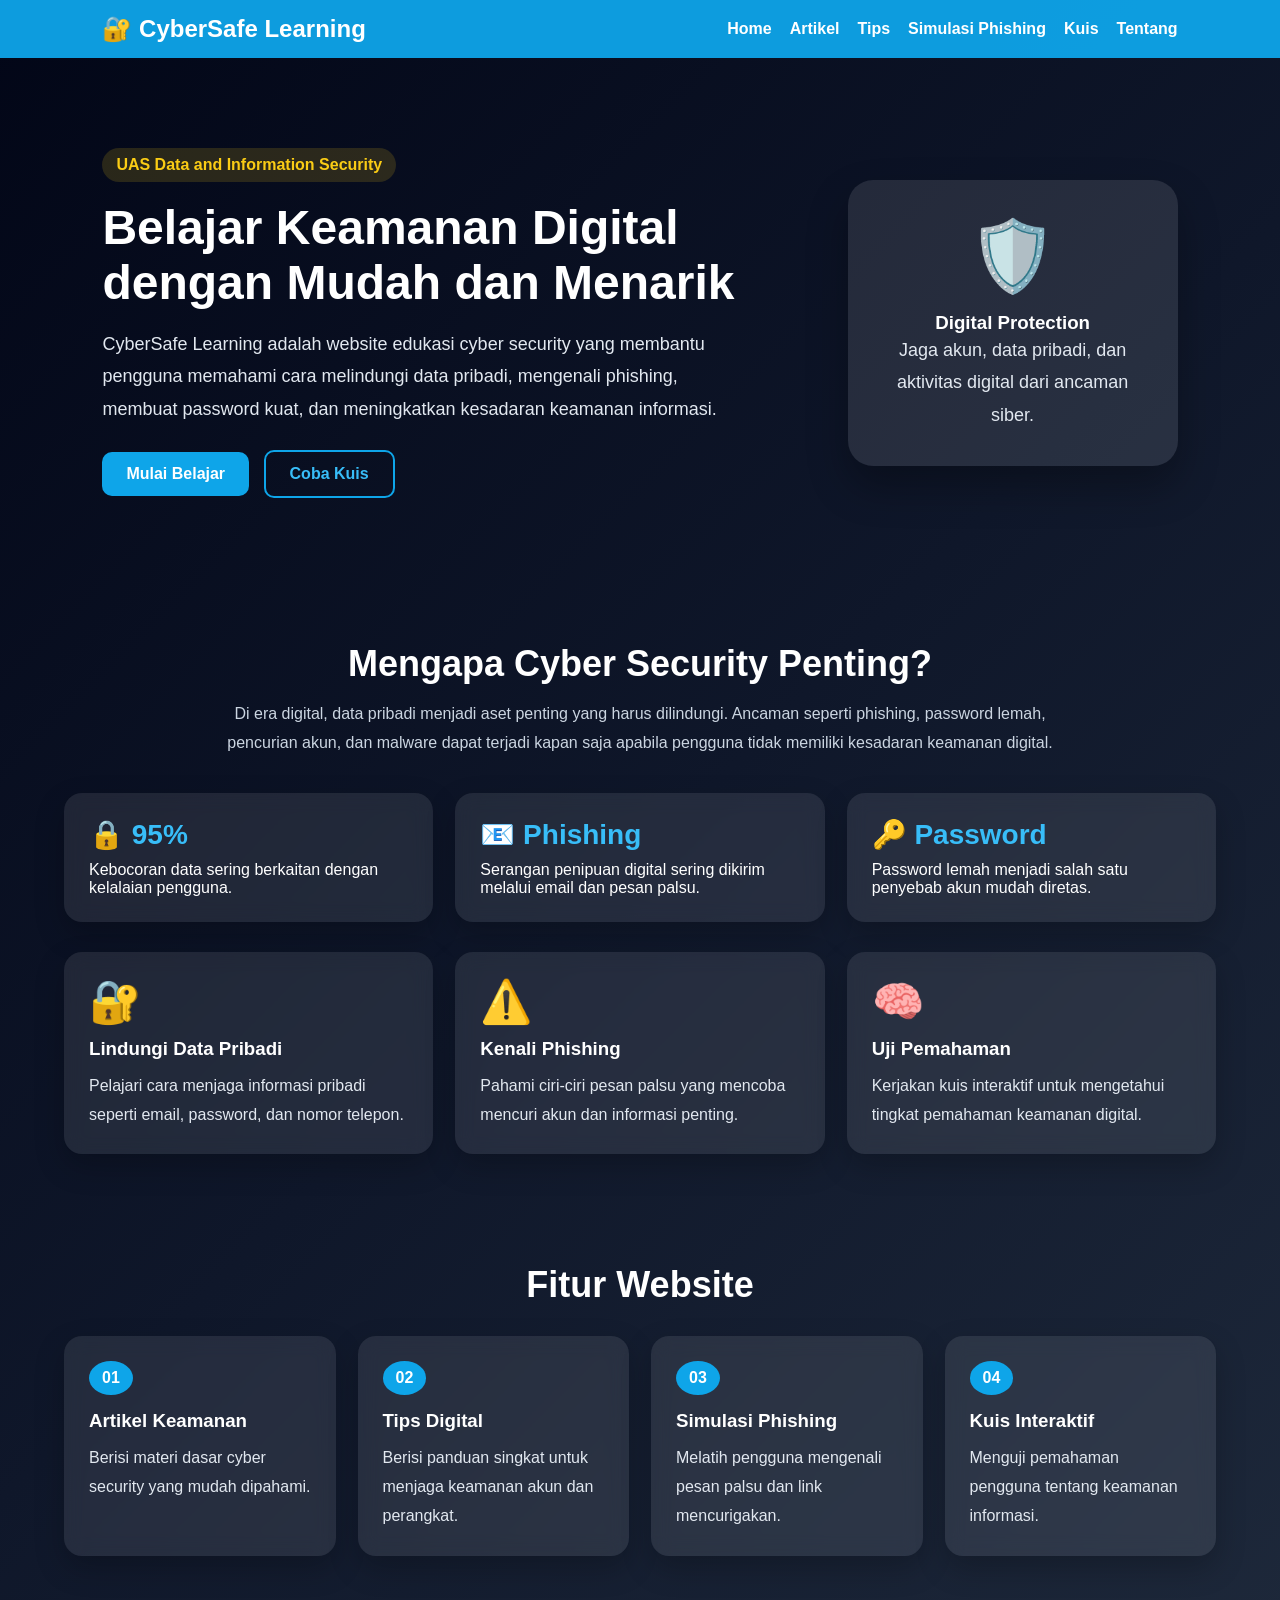
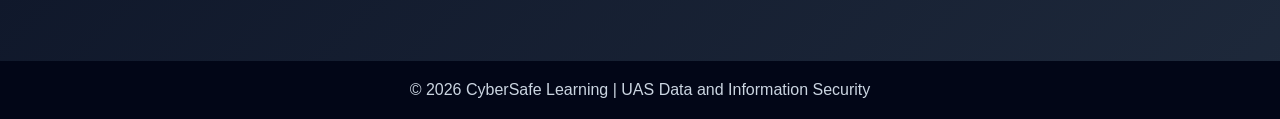
==== index.html @ a2234043 "Upload CyberSafe Learning Website" ====
<!DOCTYPE html>
<html lang="id">
<head>
    <meta charset="UTF-8">
    <meta name="viewport" content="width=device-width, initial-scale=1.0">
    <title>CyberSafe Learning</title>
    <link rel="stylesheet" href="css/style.css">
</head>
<body>

<header>
    <nav class="navbar">
        <h2>🔐 CyberSafe Learning</h2>
        <ul>
            <li><a href="index.html">Home</a></li>
            <li><a href="artikel.html">Artikel</a></li>
            <li><a href="tips.html">Tips</a></li>
            <li><a href="phishing.html">Simulasi Phishing</a></li>
            <li><a href="kuis.html">Kuis</a></li>
            <li><a href="tentang.html">Tentang</a></li>
        </ul>
    </nav>
</header>

<section class="hero premium-hero">
    <div class="hero-text">
        <span class="badge">UAS Data and Information Security</span>
        <h1>Belajar Keamanan Digital dengan Mudah dan Menarik</h1>
        <p>
            CyberSafe Learning adalah website edukasi cyber security yang membantu pengguna
            memahami cara melindungi data pribadi, mengenali phishing, membuat password kuat,
            dan meningkatkan kesadaran keamanan informasi.
        </p>
        <div class="hero-buttons">
            <a href="artikel.html" class="btn">Mulai Belajar</a>
            <a href="kuis.html" class="btn-secondary">Coba Kuis</a>
        </div>
    </div>

    <div class="hero-card">
        <div class="lock-icon">🛡️</div>
        <h3>Digital Protection</h3>
        <p>Jaga akun, data pribadi, dan aktivitas digital dari ancaman siber.</p>
    </div>
</section>

<section class="content">
    <h2 class="section-title">Mengapa Cyber Security Penting?</h2>
    <p class="section-desc">
        Di era digital, data pribadi menjadi aset penting yang harus dilindungi.
        Ancaman seperti phishing, password lemah, pencurian akun, dan malware dapat
        terjadi kapan saja apabila pengguna tidak memiliki kesadaran keamanan digital.
    </p>

    <div class="stats">
        <div class="stat-box">
            <h3>🔒 95%</h3>
            <p>Kebocoran data sering berkaitan dengan kelalaian pengguna.</p>
        </div>
        <div class="stat-box">
            <h3>📧 Phishing</h3>
            <p>Serangan penipuan digital sering dikirim melalui email dan pesan palsu.</p>
        </div>
        <div class="stat-box">
            <h3>🔑 Password</h3>
            <p>Password lemah menjadi salah satu penyebab akun mudah diretas.</p>
        </div>
    </div>

    <div class="cards">
        <div class="card">
            <div class="card-icon">🔐</div>
            <h3>Lindungi Data Pribadi</h3>
            <p>Pelajari cara menjaga informasi pribadi seperti email, password, dan nomor telepon.</p>
        </div>

        <div class="card">
            <div class="card-icon">⚠️</div>
            <h3>Kenali Phishing</h3>
            <p>Pahami ciri-ciri pesan palsu yang mencoba mencuri akun dan informasi penting.</p>
        </div>

        <div class="card">
            <div class="card-icon">🧠</div>
            <h3>Uji Pemahaman</h3>
            <p>Kerjakan kuis interaktif untuk mengetahui tingkat pemahaman keamanan digital.</p>
        </div>
    </div>
</section>

<section class="content steps-section">
    <h2 class="section-title">Fitur Website</h2>

    <div class="steps">
        <div class="step">
            <span>01</span>
            <h3>Artikel Keamanan</h3>
            <p>Berisi materi dasar cyber security yang mudah dipahami.</p>
        </div>
        <div class="step">
            <span>02</span>
            <h3>Tips Digital</h3>
            <p>Berisi panduan singkat untuk menjaga keamanan akun dan perangkat.</p>
        </div>
        <div class="step">
            <span>03</span>
            <h3>Simulasi Phishing</h3>
            <p>Melatih pengguna mengenali pesan palsu dan link mencurigakan.</p>
        </div>
        <div class="step">
            <span>04</span>
            <h3>Kuis Interaktif</h3>
            <p>Menguji pemahaman pengguna tentang keamanan informasi.</p>
        </div>
    </div>
</section>

<footer>
    <p>&copy; 2026 CyberSafe Learning | UAS Data and Information Security</p>
</footer>

</body>
</html>
---- css/style.css ----
* {
    margin: 0;
    padding: 0;
    box-sizing: border-box;
    font-family: Arial, Helvetica, sans-serif;
}

body {
    background: linear-gradient(135deg, #020617, #0f172a, #1e293b);
    color: #ffffff;
    min-height: 100vh;
}

.navbar {
    background: rgba(14, 165, 233, 0.95);
    display: flex;
    justify-content: space-between;
    align-items: center;
    padding: 15px 8%;
    position: sticky;
    top: 0;
    z-index: 100;
}

.navbar h2 {
    color: white;
}

.navbar ul {
    list-style: none;
    display: flex;
    gap: 18px;
}

.navbar ul li a {
    color: white;
    text-decoration: none;
    font-weight: bold;
}

.navbar ul li a:hover {
    color: #facc15;
}

.premium-hero {
    display: flex;
    align-items: center;
    justify-content: space-between;
    padding: 90px 8%;
    gap: 40px;
}

.hero-text {
    max-width: 650px;
}

.badge {
    display: inline-block;
    background: rgba(250, 204, 21, 0.15);
    color: #facc15;
    padding: 8px 14px;
    border-radius: 30px;
    margin-bottom: 18px;
    font-weight: bold;
}

.hero h1 {
    font-size: 48px;
    margin-bottom: 18px;
}

.hero p {
    line-height: 1.8;
    font-size: 18px;
    color: #e2e8f0;
}

.hero-buttons {
    margin-top: 25px;
}

.btn,
.btn-secondary {
    display: inline-block;
    padding: 13px 24px;
    border-radius: 10px;
    text-decoration: none;
    margin-right: 10px;
    font-weight: bold;
}

.btn {
    background: #0ea5e9;
    color: white;
}

.btn-secondary {
    border: 2px solid #0ea5e9;
    color: #38bdf8;
}

.btn:hover {
    background: #0284c7;
}

.btn-secondary:hover {
    background: #0ea5e9;
    color: white;
}

.hero-card {
    background: rgba(255, 255, 255, 0.1);
    padding: 35px;
    border-radius: 25px;
    text-align: center;
    max-width: 330px;
    box-shadow: 0 20px 40px rgba(0,0,0,0.3);
}

.lock-icon {
    font-size: 70px;
    margin-bottom: 15px;
}

.content {
    width: 90%;
    max-width: 1200px;
    margin: auto;
    padding: 55px 0;
}

.section-title {
    text-align: center;
    margin-bottom: 15px;
    font-size: 36px;
}

.section-desc {
    text-align: center;
    max-width: 850px;
    margin: 0 auto 35px;
    color: #cbd5e1;
    line-height: 1.8;
}

.stats,
.cards,
.steps {
    display: grid;
    grid-template-columns: repeat(auto-fit, minmax(260px, 1fr));
    gap: 22px;
    margin-top: 30px;
}

.stat-box,
.card,
.step,
.article,
.quiz-box,
.email-card,
.warning-box,
.about-box {
    background: rgba(255, 255, 255, 0.09);
    backdrop-filter: blur(10px);
    border-radius: 18px;
    padding: 25px;
    box-shadow: 0 12px 30px rgba(0,0,0,0.22);
}

.stat-box h3 {
    font-size: 28px;
    color: #38bdf8;
    margin-bottom: 10px;
}

.card {
    transition: 0.3s;
}

.card:hover,
.step:hover {
    transform: translateY(-6px);
}

.card-icon {
    font-size: 42px;
    margin-bottom: 12px;
}

.card h3,
.step h3,
.article h2 {
    margin-bottom: 12px;
}

.card p,
.step p,
.article p,
.about-box p {
    color: #e2e8f0;
    line-height: 1.8;
}

.step span {
    display: inline-block;
    background: #0ea5e9;
    padding: 8px 13px;
    border-radius: 50%;
    font-weight: bold;
    margin-bottom: 15px;
}

.article {
    margin-bottom: 25px;
}

.article h3,
.about-box h3 {
    margin-top: 18px;
    margin-bottom: 10px;
    color: #38bdf8;
}

.article ul,
.warning-box ul,
.about-box ul {
    margin-left: 22px;
    line-height: 1.9;
    color: #e2e8f0;
}

.security-table {
    width: 100%;
    border-collapse: collapse;
    margin-top: 15px;
    overflow: hidden;
}

.security-table th,
.security-table td {
    padding: 13px;
    border: 1px solid rgba(255,255,255,0.2);
    text-align: left;
}

.security-table th {
    background: #0ea5e9;
}

.email-header {
    display: flex;
    justify-content: space-between;
    align-items: center;
}

.danger-badge {
    background: #ef4444;
    color: white;
    padding: 7px 12px;
    border-radius: 20px;
    font-size: 13px;
}

.email-body {
    margin-top: 18px;
    background: rgba(0,0,0,0.2);
    padding: 18px;
    border-radius: 12px;
}

.fake-link {
    color: #f87171;
    font-weight: bold;
    word-break: break-word;
}

.warning-box {
    margin-top: 22px;
    border-left: 5px solid #facc15;
}

.button-group {
    margin-top: 25px;
    text-align: center;
}

button {
    padding: 13px 22px;
    border: none;
    border-radius: 10px;
    background: #0ea5e9;
    color: white;
    cursor: pointer;
    margin: 6px;
    font-size: 15px;
    font-weight: bold;
}

button:hover {
    background: #0284c7;
}

.result {
    margin-top: 22px;
    font-size: 20px;
    font-weight: bold;
    text-align: center;
}

.question {
    margin-bottom: 20px;
}

.question h3 {
    margin-bottom: 12px;
    color: #38bdf8;
}

.question label {
    line-height: 2;
    cursor: pointer;
}

hr {
    border: 0;
    height: 1px;
    background: rgba(255,255,255,0.2);
    margin: 20px 0;
}

footer {
    margin-top: 50px;
    text-align: center;
    background: #020617;
    padding: 20px;
    color: #cbd5e1;
}

@media (max-width: 768px) {
    .navbar {
        flex-direction: column;
        gap: 15px;
    }

    .navbar ul {
        flex-wrap: wrap;
        justify-content: center;
    }

    .premium-hero {
        flex-direction: column;
        text-align: center;
        padding: 60px 6%;
    }

    .hero h1 {
        font-size: 34px;
    }

    .hero p {
        font-size: 16px;
    }

    .section-title {
        font-size: 28px;
    }
}
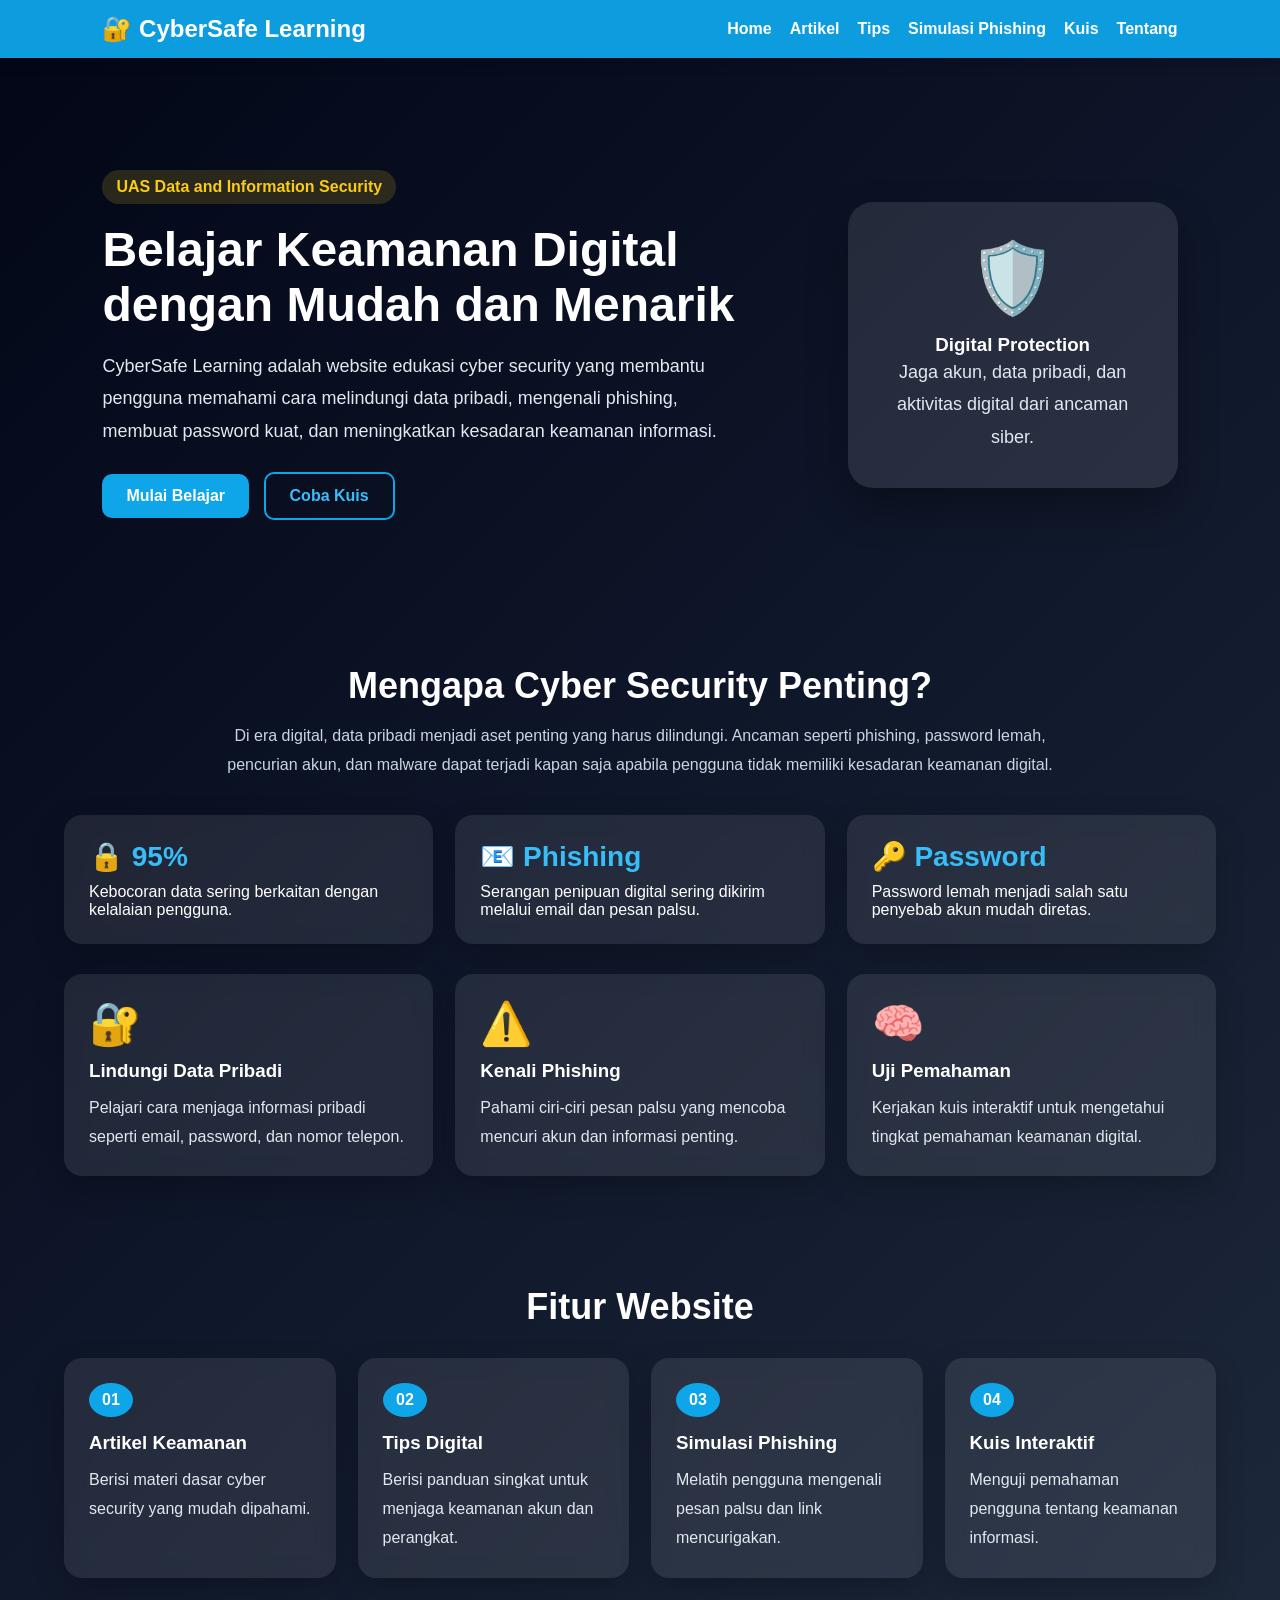
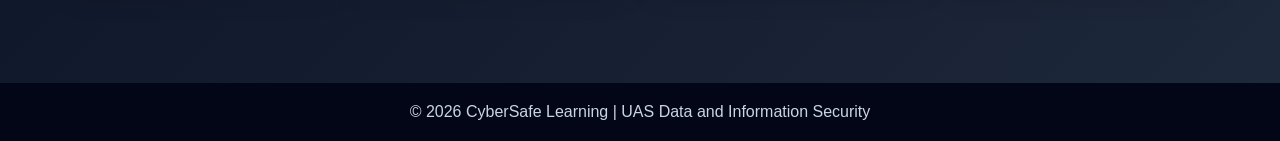
==== commit 1e222543: "Update CyberSafe Learning versi final" ====
--- a/index.html
+++ b/index.html
@@ -10,7 +10,12 @@
 
 <header>
     <nav class="navbar">
-        <h2>🔐 CyberSafe Learning</h2>
+        <h2>
+            <a href="index.html" class="logo">
+                🔐 CyberSafe Learning
+            </a>
+        </h2>
+
         <ul>
             <li><a href="index.html">Home</a></li>
             <li><a href="artikel.html">Artikel</a></li>
--- a/css/style.css
+++ b/css/style.css
@@ -9,6 +9,8 @@
     background: linear-gradient(135deg, #020617, #0f172a, #1e293b);
     color: #ffffff;
     min-height: 100vh;
+
+    padding-top: 80px;
 }
 
 .navbar {
@@ -17,9 +19,15 @@
     justify-content: space-between;
     align-items: center;
     padding: 15px 8%;
-    position: sticky;
+
+    position: fixed;
     top: 0;
-    z-index: 100;
+    left: 0;
+    width: 100%;
+
+    z-index: 1000;
+
+    box-shadow: 0 4px 12px rgba(0,0,0,0.25);
 }
 
 .navbar h2 {
@@ -336,6 +344,36 @@
     color: #cbd5e1;
 }
 
+/* ========================= */
+/* Tombol Sertifikat */
+/* ========================= */
+
+.button-group{
+
+    margin-top:20px;
+
+    display:flex;
+
+    justify-content:center;
+
+    gap:15px;
+
+    flex-wrap:wrap;
+
+}
+
+.restart-btn{
+
+    background:#ef4444;
+
+}
+
+.restart-btn:hover{
+
+    background:#dc2626;
+
+}
+
 @media (max-width: 768px) {
     .navbar {
         flex-direction: column;
@@ -364,4 +402,241 @@
     .section-title {
         font-size: 28px;
     }
+    .button-group{
+
+    flex-direction:column;
+
+    align-items:center;
+
+}
+
+.button-group button{
+
+    width:100%;
+    max-width:300px;
+    margin:5px 0;
+
+}
+}
+
+.logo{
+    text-decoration:none;
+    color:white;
+    transition:0.3s;
+}
+
+.logo:hover{
+    color:#00d4ff;
+}
+
+/* ===== REFERENSI ARTIKEL ===== */
+
+.reference-box{
+    margin-top:40px;
+    padding:25px;
+    background:rgba(255,255,255,0.08);
+    border-left:5px solid #0ea5e9;
+    border-radius:15px;
+}
+
+.reference-box h3{
+    color:#38bdf8;
+    margin-bottom:15px;
+}
+
+.reference-box p{
+    margin-bottom:15px;
+    line-height:1.8;
+}
+
+.reference-box ul{
+    margin-left:20px;
+}
+
+.reference-box li{
+    margin-bottom:12px;
+}
+
+.reference-box a{
+    color:#7dd3fc;
+    text-decoration:none;
+    transition:.3s;
+}
+
+.reference-box a:hover{
+    color:#facc15;
+    text-decoration:underline;
+}
+
+/* ========================= */
+/* QUIZ PREMIUM */
+/* ========================= */
+
+.quiz-start{
+    margin:30px 0;
+    text-align:center;
+}
+
+.quiz-start label{
+    display:block;
+    font-size:20px;
+    margin-bottom:10px;
+    font-weight:bold;
+}
+
+.quiz-start input{
+    width:350px;
+    max-width:90%;
+    padding:12px;
+    border:none;
+    border-radius:10px;
+    margin-bottom:15px;
+    font-size:16px;
+}
+
+.progress-container{
+
+    width:100%;
+    height:22px;
+
+    background:#334155;
+
+    border-radius:20px;
+
+    overflow:hidden;
+
+    margin:25px 0;
+
+}
+
+.progress-bar{
+
+    width:0%;
+
+    height:100%;
+
+    background:linear-gradient(90deg,#0ea5e9,#22c55e);
+
+    transition:.5s;
+
+}
+
+.progress-text{
+
+    text-align:center;
+
+    margin-bottom:25px;
+
+    font-weight:bold;
+
+}
+
+textarea{
+
+    width:100%;
+
+    padding:15px;
+
+    border-radius:10px;
+
+    border:none;
+
+    resize:vertical;
+
+    margin-top:12px;
+
+    min-height:120px;
+
+    font-size:15px;
+
+}
+
+.certificate{
+
+    margin-top:35px;
+
+    padding:30px;
+
+    border:3px dashed gold;
+
+    border-radius:20px;
+
+    text-align:center;
+
+    display:none;
+
+    background:rgba(255,255,255,.08);
+
+}
+
+.certificate h2{
+
+    color:gold;
+
+    margin-bottom:15px;
+
+}
+
+.restart{
+
+    margin-top:20px;
+
+    background:#ef4444;
+
+}
+
+.restart:hover{
+
+    background:#dc2626;
+
+}
+
+.progress-container{
+    width:100%;
+    background:#334155;
+    border-radius:30px;
+    overflow:hidden;
+    height:20px;
+    margin:20px 0;
+}
+
+.progress-bar{
+    width:0%;
+    height:100%;
+    background:#ef4444;
+    transition:width .6s ease, background .6s ease;
+}
+
+.sertifikat{
+
+margin-top:40px;
+
+padding:40px;
+
+border-radius:20px;
+
+background:white;
+
+color:#111827;
+
+text-align:center;
+
+box-shadow:0 15px 40px rgba(0,0,0,.3);
+
+}
+
+.sertifikat h2{
+
+color:#0284c7;
+
+margin-bottom:20px;
+
+}
+
+.sertifikat h3{
+
+font-size:30px;
+
+margin:15px 0;
+
 }
